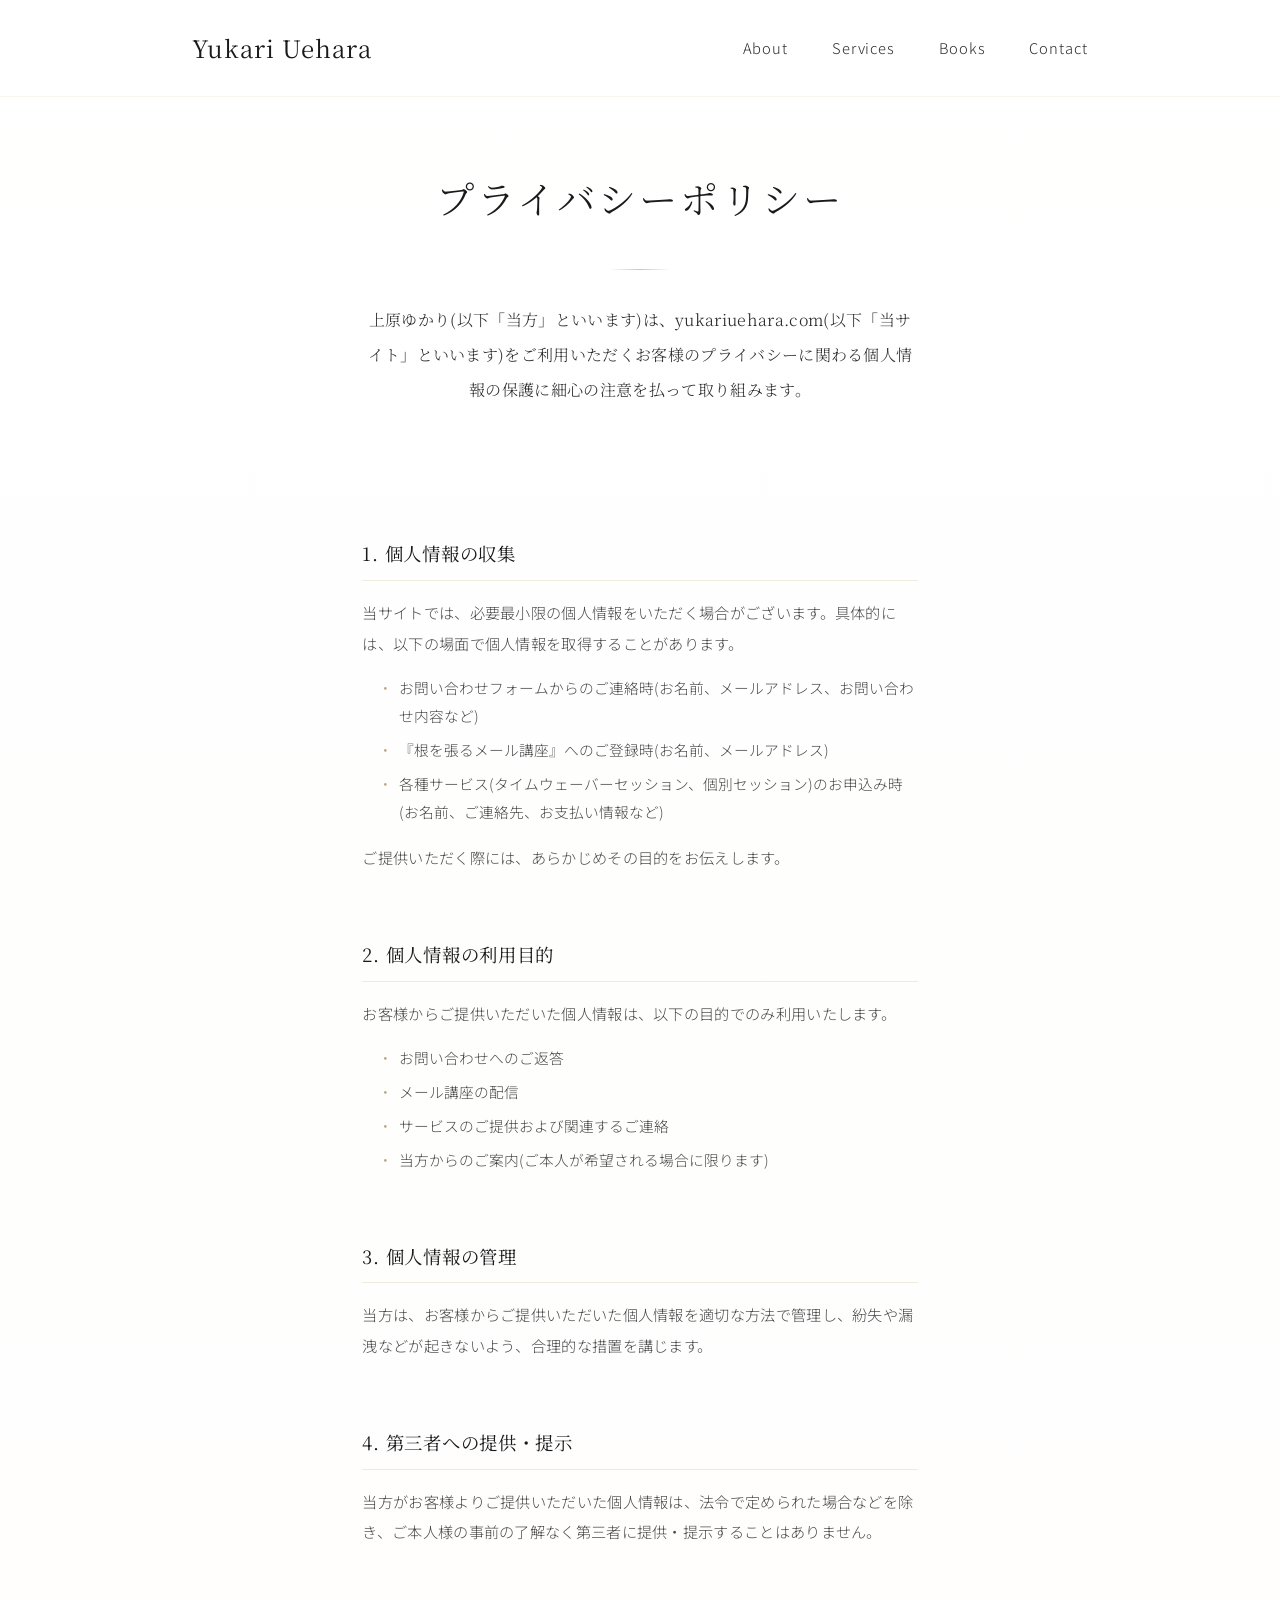
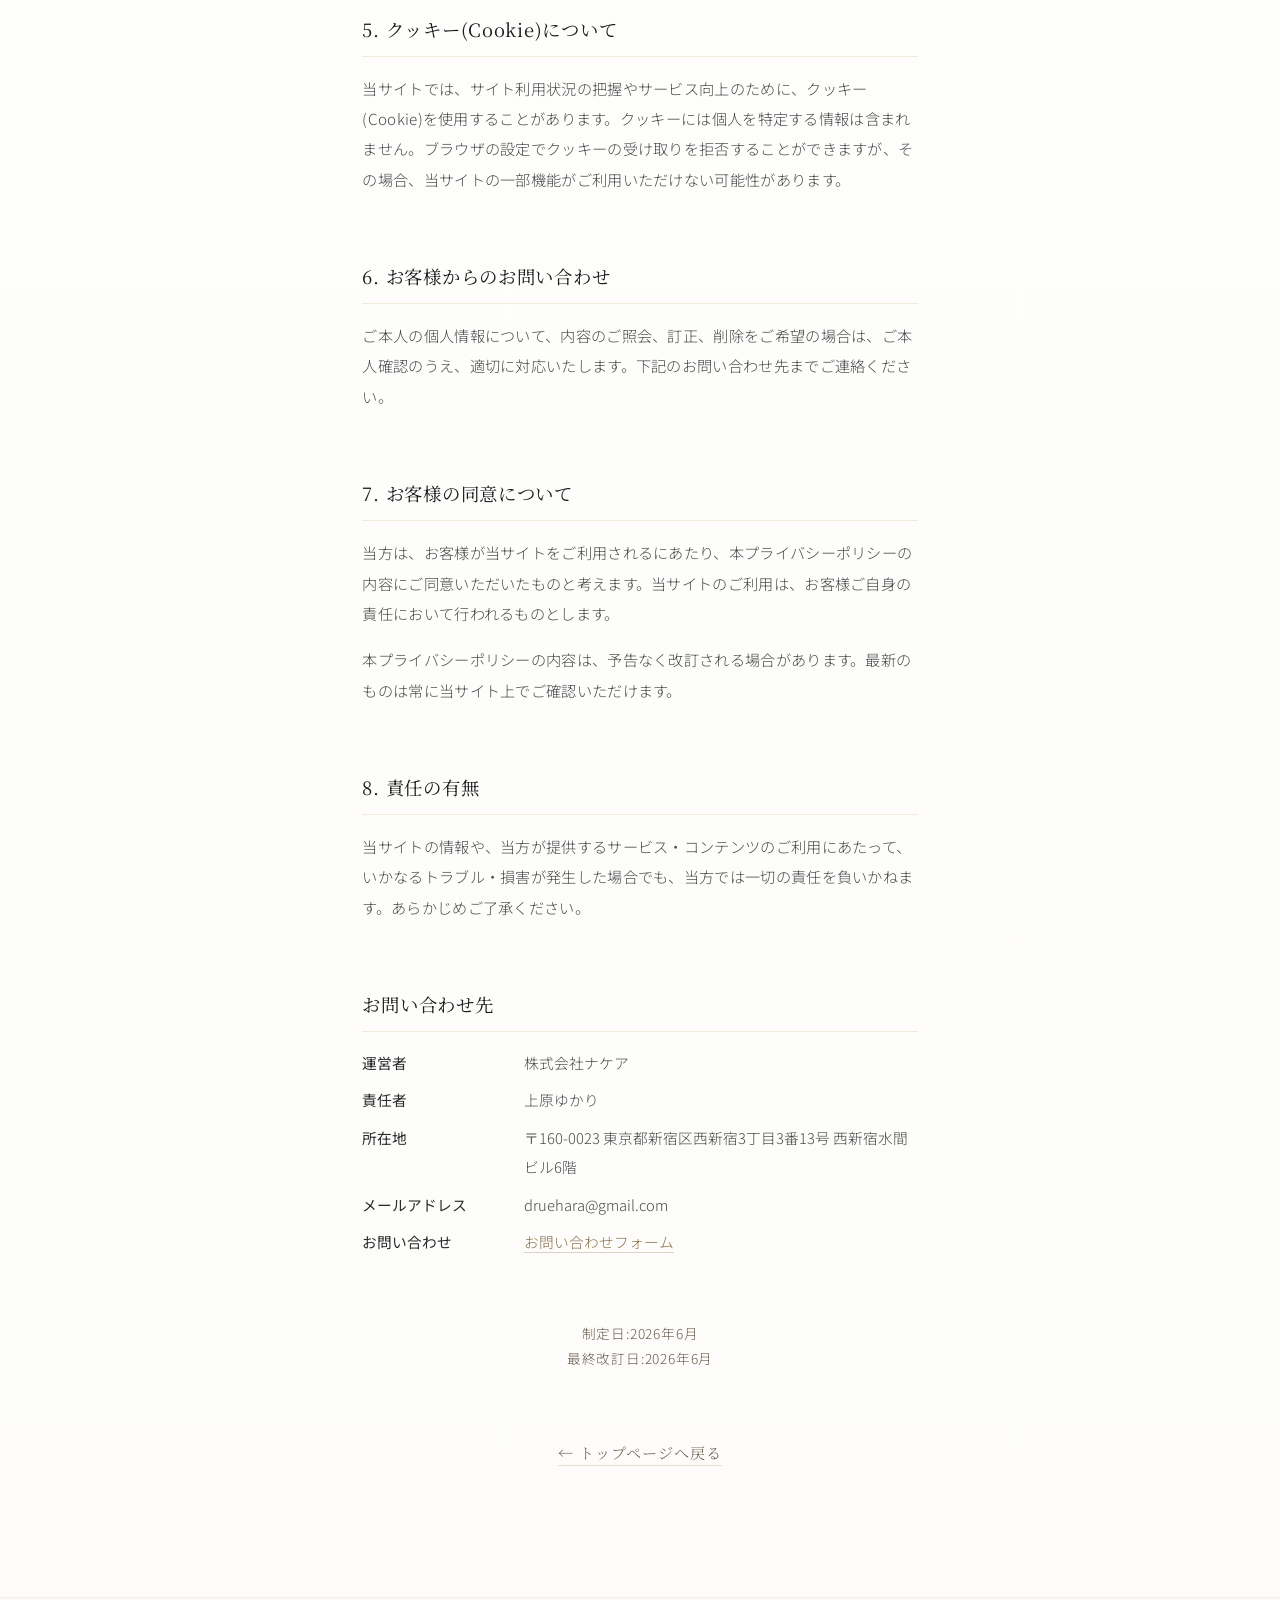
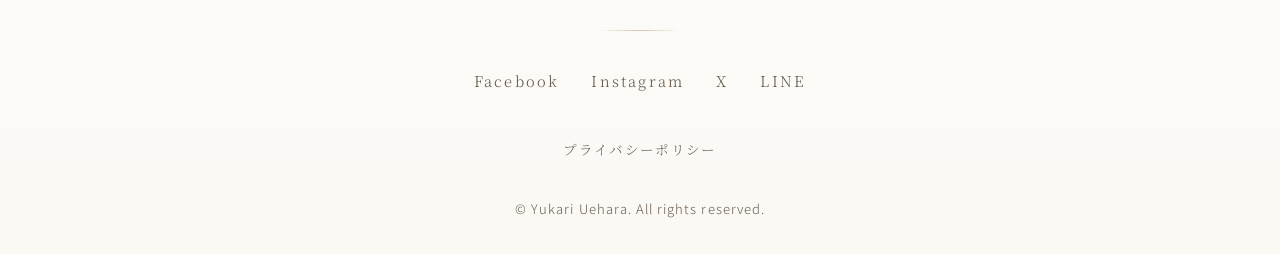
==== privacy.html @ 5e055781 "Add files via upload" ====
<!DOCTYPE html>
<html lang="ja">
<head>
    <meta charset="UTF-8">
    <meta name="viewport" content="width=device-width, initial-scale=1.0">
    <meta name="description" content="yukariuehara.com のプライバシーポリシー">
    <meta name="robots" content="index, follow">
    <title>プライバシーポリシー | Yukari Uehara</title>
    <link rel="preconnect" href="https://fonts.googleapis.com">
    <link rel="preconnect" href="https://fonts.gstatic.com" crossorigin>
    <link href="https://fonts.googleapis.com/css2?family=Noto+Serif+JP:wght@300;400;500;600&family=Noto+Sans+JP:wght@300;400;500&display=swap" rel="stylesheet">
    <link rel="stylesheet" href="styles.css">
</head>
<body>
    <!-- Header -->
    <header>
        <div class="container header-inner">
            <div class="logo">
                <a href="index.html">Yukari Uehara</a>
            </div>
            <button class="menu-toggle" aria-label="メニューを開く" aria-expanded="false">
                <span></span>
                <span></span>
                <span></span>
            </button>
            <nav id="primary-nav">
                <a href="index.html#about">About</a>
                <a href="index.html#services">Services</a>
                <a href="index.html#books">Books</a>
                <a href="index.html#contact">Contact</a>
            </nav>
        </div>
    </header>

    <main>
        <section class="legal-page">
            <div class="container legal-container">
                <h1 class="legal-title">プライバシーポリシー</h1>
                <p class="legal-intro">
                    上原ゆかり(以下「当方」といいます)は、yukariuehara.com(以下「当サイト」といいます)をご利用いただくお客様のプライバシーに関わる個人情報の保護に細心の注意を払って取り組みます。
                </p>

                <article class="legal-section">
                    <h2>1. 個人情報の収集</h2>
                    <p>
                        当サイトでは、必要最小限の個人情報をいただく場合がございます。具体的には、以下の場面で個人情報を取得することがあります。
                    </p>
                    <ul>
                        <li>お問い合わせフォームからのご連絡時(お名前、メールアドレス、お問い合わせ内容など)</li>
                        <li>『根を張るメール講座』へのご登録時(お名前、メールアドレス)</li>
                        <li>各種サービス(タイムウェーバーセッション、個別セッション)のお申込み時(お名前、ご連絡先、お支払い情報など)</li>
                    </ul>
                    <p>
                        ご提供いただく際には、あらかじめその目的をお伝えします。
                    </p>
                </article>

                <article class="legal-section">
                    <h2>2. 個人情報の利用目的</h2>
                    <p>
                        お客様からご提供いただいた個人情報は、以下の目的でのみ利用いたします。
                    </p>
                    <ul>
                        <li>お問い合わせへのご返答</li>
                        <li>メール講座の配信</li>
                        <li>サービスのご提供および関連するご連絡</li>
                        <li>当方からのご案内(ご本人が希望される場合に限ります)</li>
                    </ul>
                </article>

                <article class="legal-section">
                    <h2>3. 個人情報の管理</h2>
                    <p>
                        当方は、お客様からご提供いただいた個人情報を適切な方法で管理し、紛失や漏洩などが起きないよう、合理的な措置を講じます。
                    </p>
                </article>

                <article class="legal-section">
                    <h2>4. 第三者への提供・提示</h2>
                    <p>
                        当方がお客様よりご提供いただいた個人情報は、法令で定められた場合などを除き、ご本人様の事前の了解なく第三者に提供・提示することはありません。
                    </p>
                </article>

                <article class="legal-section">
                    <h2>5. クッキー(Cookie)について</h2>
                    <p>
                        当サイトでは、サイト利用状況の把握やサービス向上のために、クッキー(Cookie)を使用することがあります。クッキーには個人を特定する情報は含まれません。ブラウザの設定でクッキーの受け取りを拒否することができますが、その場合、当サイトの一部機能がご利用いただけない可能性があります。
                    </p>
                </article>

                <article class="legal-section">
                    <h2>6. お客様からのお問い合わせ</h2>
                    <p>
                        ご本人の個人情報について、内容のご照会、訂正、削除をご希望の場合は、ご本人確認のうえ、適切に対応いたします。下記のお問い合わせ先までご連絡ください。
                    </p>
                </article>

                <article class="legal-section">
                    <h2>7. お客様の同意について</h2>
                    <p>
                        当方は、お客様が当サイトをご利用されるにあたり、本プライバシーポリシーの内容にご同意いただいたものと考えます。当サイトのご利用は、お客様ご自身の責任において行われるものとします。
                    </p>
                    <p>
                        本プライバシーポリシーの内容は、予告なく改訂される場合があります。最新のものは常に当サイト上でご確認いただけます。
                    </p>
                </article>

                <article class="legal-section">
                    <h2>8. 責任の有無</h2>
                    <p>
                        当サイトの情報や、当方が提供するサービス・コンテンツのご利用にあたって、いかなるトラブル・損害が発生した場合でも、当方では一切の責任を負いかねます。あらかじめご了承ください。
                    </p>
                </article>

                <article class="legal-section">
                    <h2>お問い合わせ先</h2>
                    <dl class="legal-dl">
                        <dt>運営者</dt><dd>株式会社ナケア</dd>
                        <dt>責任者</dt><dd>上原ゆかり</dd>
                        <dt>所在地</dt><dd>〒160-0023 東京都新宿区西新宿3丁目3番13号 西新宿水間ビル6階</dd>
                        <dt>メールアドレス</dt><dd>druehara@gmail.com</dd>
                        <dt>お問い合わせ</dt><dd><a href="https://forms.gle/oBbmN3Bt9bSBzpuL7" target="_blank" rel="noopener">お問い合わせフォーム</a></dd>
                    </dl>
                </article>

                <p class="legal-date">
                    制定日:2026年6月<br>
                    最終改訂日:2026年6月
                </p>

                <p class="legal-back">
                    <a href="index.html">← トップページへ戻る</a>
                </p>
            </div>
        </section>
    </main>

    <!-- Footer -->
    <footer>
        <div class="container">
            <div class="footer-sns">
                <a href="https://www.facebook.com/dr.yukari.uehara/" target="_blank" rel="noopener" aria-label="Facebook">Facebook</a>
                <a href="https://www.instagram.com/dr.yukari/" target="_blank" rel="noopener" aria-label="Instagram">Instagram</a>
                <a href="https://x.com/dryukariuehara" target="_blank" rel="noopener" aria-label="X (Twitter)">X</a>
                <a href="https://line.me/R/ti/p/%40xxl5711h" target="_blank" rel="noopener" aria-label="LINE">LINE</a>
            </div>

            <div class="footer-links">
                <a href="privacy.html">プライバシーポリシー</a>
            </div>

            <p class="footer-copy">© Yukari Uehara. All rights reserved.</p>
        </div>
    </footer>

    <script>
        const menuToggle = document.querySelector('.menu-toggle');
        const nav = document.getElementById('primary-nav');
        menuToggle.addEventListener('click', () => {
            const isOpen = nav.classList.toggle('is-open');
            menuToggle.classList.toggle('is-open');
            menuToggle.setAttribute('aria-expanded', isOpen);
        });
        nav.querySelectorAll('a').forEach(link => {
            link.addEventListener('click', () => {
                nav.classList.remove('is-open');
                menuToggle.classList.remove('is-open');
                menuToggle.setAttribute('aria-expanded', 'false');
            });
        });
    </script>
</body>
</html>
---- styles.css ----
/* ========================================
   Yukari Uehara - styles.css
   美しく、生きる力をひらく
   ======================================== */

/* --------------------------------
   CSS Variables
   -------------------------------- */
:root {
    /* Colors - Organic, refined palette */
    --color-bg: #FFFFFF;
    --color-bg-soft: #FAF6EE;
    --color-cream: #F5F1E8;
    --color-beige-light: #E8DFC7;
    --color-beige: #D4C4A8;
    --color-beige-deep: #B8A582;
    --color-brown-muted: #6A5D4F;
    --color-text-primary: #1A1A1A;
    --color-text: #2C2C2C;
    --color-text-secondary: #4A4A4A;
    --color-text-muted: #6A5D4F;
    --color-accent: #8B6F47;

    /* Typography */
    --font-serif: 'Noto Serif JP', 'Yu Mincho', '游明朝', serif;
    --font-sans: 'Noto Sans JP', sans-serif;

    /* Spacing */
    --space-xs: 0.5rem;
    --space-sm: 1rem;
    --space-md: 2rem;
    --space-lg: 4rem;
    --space-xl: 8rem;
    --space-xxl: 10rem;

    /* Layout */
    --container-max: 1100px;
    --container-padding: 8%;
    --container-padding-mobile: 6%;
}

/* --------------------------------
   Reset
   -------------------------------- */
*, *::before, *::after {
    margin: 0;
    padding: 0;
    box-sizing: border-box;
}

html {
    scroll-behavior: smooth;
    scroll-padding-top: 80px;
}

body {
    font-family: var(--font-sans);
    background-color: var(--color-bg);
    color: var(--color-text);
    line-height: 2.0;
    font-size: 16px;
    font-weight: 300;
    overflow-x: hidden;
}

img {
    max-width: 100%;
    height: auto;
    display: block;
}

a {
    color: inherit;
    text-decoration: none;
    transition: opacity 0.3s ease, color 0.3s ease;
}

ul, ol {
    list-style: none;
}

button {
    background: none;
    border: none;
    cursor: pointer;
    font-family: inherit;
    color: inherit;
}

/* --------------------------------
   Container
   -------------------------------- */
.container {
    max-width: var(--container-max);
    margin: 0 auto;
    padding: 0 var(--container-padding);
}

@media (max-width: 768px) {
    .container {
        padding: 0 var(--container-padding-mobile);
    }
}

/* --------------------------------
   Header
   -------------------------------- */
header {
    position: fixed;
    top: 0;
    left: 0;
    right: 0;
    background-color: rgba(255, 255, 255, 0.96);
    backdrop-filter: blur(20px);
    -webkit-backdrop-filter: blur(20px);
    z-index: 1000;
    padding: 24px 0;
    border-bottom: 1px solid rgba(212, 196, 168, 0.15);
    transition: padding 0.3s ease;
}

.header-inner {
    display: flex;
    justify-content: space-between;
    align-items: center;
}

.logo a {
    font-family: var(--font-serif);
    font-size: 1.5rem;
    font-weight: 400;
    color: var(--color-text-primary);
    letter-spacing: 0.04em;
}

.logo a:hover {
    opacity: 0.7;
}

nav {
    display: flex;
    align-items: center;
}

nav a {
    font-family: var(--font-sans);
    color: var(--color-text);
    margin-left: 44px;
    font-weight: 300;
    font-size: 0.92rem;
    letter-spacing: 0.06em;
    position: relative;
}

nav a::after {
    content: '';
    position: absolute;
    bottom: -8px;
    left: 50%;
    transform: translateX(-50%);
    width: 0;
    height: 1px;
    background: linear-gradient(90deg, transparent, var(--color-beige), transparent);
    transition: width 0.4s ease;
}

nav a:hover::after {
    width: 100%;
}

/* Mobile Menu Toggle */
.menu-toggle {
    display: none;
    flex-direction: column;
    justify-content: space-between;
    width: 28px;
    height: 18px;
    z-index: 1001;
}

.menu-toggle span {
    display: block;
    width: 100%;
    height: 1px;
    background-color: var(--color-text-primary);
    transition: transform 0.3s ease, opacity 0.3s ease;
}

.menu-toggle.is-open span:nth-child(1) {
    transform: translateY(8px) rotate(45deg);
}

.menu-toggle.is-open span:nth-child(2) {
    opacity: 0;
}

.menu-toggle.is-open span:nth-child(3) {
    transform: translateY(-8px) rotate(-45deg);
}

/* --------------------------------
   Sections - Common
   -------------------------------- */
section {
    padding: var(--space-xxl) 0;
    position: relative;
}

.section-label {
    font-family: var(--font-serif);
    font-size: 1.1rem;
    font-weight: 400;
    letter-spacing: 0.3em;
    text-align: center;
    color: var(--color-brown-muted);
    margin-bottom: var(--space-lg);
    position: relative;
}

.section-label::after {
    content: '';
    display: block;
    width: 40px;
    height: 1px;
    background: linear-gradient(90deg, transparent, var(--color-beige), transparent);
    margin: var(--space-sm) auto 0;
}

/* --------------------------------
   Hero Section
   -------------------------------- */
.hero {
    min-height: 100vh;
    display: flex;
    align-items: center;
    justify-content: center;
    text-align: center;
    position: relative;
    padding: 140px 0 var(--space-xl);
    background:
        radial-gradient(circle at 25% 30%, rgba(245, 241, 232, 0.4) 0%, transparent 50%),
        radial-gradient(circle at 75% 70%, rgba(232, 223, 199, 0.25) 0%, transparent 50%);
    overflow: hidden;
}

.hero-decoration {
    position: absolute;
    top: 50%;
    right: -100px;
    transform: translateY(-50%);
    width: 600px;
    height: 600px;
    opacity: 0.6;
    pointer-events: none;
    z-index: 0;
}

.hero-decoration svg {
    width: 100%;
    height: 100%;
    animation: gentle-rotate 60s linear infinite;
}

@keyframes gentle-rotate {
    from { transform: rotate(0deg); }
    to { transform: rotate(360deg); }
}

.hero-content {
    position: relative;
    z-index: 1;
}

.hero h1 {
    font-family: var(--font-serif);
    font-size: clamp(2.4rem, 5.5vw, 4.6rem);
    font-weight: 300;
    line-height: 1.5;
    letter-spacing: 0.08em;
    color: var(--color-text-primary);
    margin-bottom: var(--space-lg);
    position: relative;
}

.hero h1::after {
    content: '';
    display: block;
    width: 100px;
    height: 1px;
    background: linear-gradient(90deg, transparent, var(--color-beige), transparent);
    margin: var(--space-md) auto 0;
}

.hero-poem {
    font-family: var(--font-serif);
    font-size: clamp(1.05rem, 1.8vw, 1.3rem);
    font-weight: 300;
    line-height: 2.4;
    color: var(--color-text-primary);
    letter-spacing: 0.04em;
    max-width: 700px;
    margin: 0 auto;
}

.hero-poem p {
    margin-bottom: var(--space-md);
}

.hero-poem p:last-child {
    margin-bottom: 0;
}

.hero-attribution {
    font-family: var(--font-sans);
    font-size: 0.92rem;
    font-weight: 300;
    color: var(--color-text-muted);
    letter-spacing: 0.1em;
    margin-top: var(--space-lg);
}

/* --------------------------------
   Vision (想い) Section
   -------------------------------- */
.vision {
    background: linear-gradient(180deg, rgba(255, 255, 255, 1) 0%, rgba(245, 241, 232, 0.3) 100%);
    text-align: center;
    position: relative;
}

.vision::before {
    content: '';
    position: absolute;
    top: 10%;
    left: 12%;
    width: 140px;
    height: 140px;
    border: 1px solid rgba(232, 223, 199, 0.4);
    border-radius: 50%;
    opacity: 0.5;
    pointer-events: none;
}

.vision::after {
    content: '';
    position: absolute;
    bottom: 15%;
    right: 8%;
    width: 200px;
    height: 1px;
    background: linear-gradient(90deg, transparent, var(--color-beige), transparent);
    opacity: 0.5;
    pointer-events: none;
}

.vision-content {
    font-family: var(--font-serif);
    font-size: clamp(1rem, 1.5vw, 1.15rem);
    line-height: 2.4;
    letter-spacing: 0.04em;
    color: var(--color-text);
    max-width: 720px;
    margin: 0 auto;
    font-weight: 300;
}

.vision-content p {
    margin-bottom: var(--space-md);
}

.vision-opening {
    font-size: clamp(1.15rem, 2vw, 1.4rem) !important;
    color: var(--color-text-primary) !important;
    margin-bottom: var(--space-lg) !important;
}

.vision-closing {
    margin-top: var(--space-md);
}

/* --------------------------------
   About Section
   -------------------------------- */
.about {
    text-align: center;
    position: relative;
}

.about::before {
    content: '';
    position: absolute;
    top: 18%;
    right: 10%;
    width: 180px;
    height: 180px;
    border: 1px solid rgba(232, 223, 199, 0.3);
    border-radius: 50%;
    opacity: 0.5;
    pointer-events: none;
}

.profile {
    margin-bottom: var(--space-lg);
}

.profile-photo {
    width: 180px;
    height: 180px;
    margin: 0 auto var(--space-md);
    border-radius: 50%;
    overflow: hidden;
    position: relative;
    box-shadow: 0 4px 24px rgba(184, 165, 130, 0.15);
    border: 1px solid rgba(232, 223, 199, 0.5);
}

.profile-photo::after {
    content: '';
    position: absolute;
    inset: -6px;
    border-radius: 50%;
    border: 1px solid rgba(232, 223, 199, 0.4);
    pointer-events: none;
}

.profile-photo img {
    width: 100%;
    height: 100%;
    object-fit: cover;
    object-position: center;
}

.profile-name {
    font-family: var(--font-serif);
    font-size: clamp(1.8rem, 3vw, 2.4rem);
    font-weight: 300;
    letter-spacing: 0.08em;
    color: var(--color-text-primary);
    margin-bottom: var(--space-sm);
}

.profile-title {
    font-family: var(--font-sans);
    font-size: 0.95rem;
    font-weight: 300;
    letter-spacing: 0.18em;
    color: var(--color-brown-muted);
}

.bio {
    text-align: left;
    max-width: 720px;
    margin: 0 auto;
    font-size: 1rem;
    line-height: 2.1;
    color: var(--color-text-secondary);
    letter-spacing: 0.02em;
}

.bio p {
    margin-bottom: var(--space-md);
}

.bio-emphasis {
    padding: var(--space-md);
    background-color: rgba(245, 241, 232, 0.4);
    border-left: 2px solid var(--color-beige);
    color: var(--color-text);
    font-family: var(--font-serif);
    font-size: 1.05rem;
    line-height: 2.2;
}

.bio-themes {
    font-size: 0.92rem;
    color: var(--color-text-muted);
    font-style: italic;
    line-height: 1.9;
}

/* --------------------------------
   Services Section
   -------------------------------- */
.services {
    background: linear-gradient(180deg, rgba(245, 241, 232, 0.15) 0%, rgba(255, 255, 255, 1) 100%);
    position: relative;
}

.services-grid {
    display: grid;
    grid-template-columns: repeat(2, 1fr);
    gap: var(--space-md);
    max-width: 980px;
    margin: 0 auto;
}

.service-card {
    background: var(--color-bg);
    border: 1px solid rgba(232, 223, 199, 0.4);
    padding: var(--space-lg) calc(var(--space-md) + 0.5rem);
    transition: transform 0.4s ease, box-shadow 0.4s ease;
    position: relative;
    display: flex;
    flex-direction: column;
}

.service-card:hover {
    transform: translateY(-4px);
    box-shadow: 0 20px 50px rgba(184, 165, 130, 0.12);
}

.service-primary {
    background: linear-gradient(180deg, rgba(245, 241, 232, 0.3) 0%, var(--color-bg) 100%);
}

.service-tag {
    position: absolute;
    top: -10px;
    left: 50%;
    transform: translateX(-50%);
    background: var(--color-text-primary);
    color: var(--color-bg);
    font-size: 0.78rem;
    letter-spacing: 0.15em;
    padding: 6px 18px;
    font-family: var(--font-sans);
    font-weight: 400;
    white-space: nowrap;
}

.service-card h3 {
    font-family: var(--font-serif);
    font-size: 1.4rem;
    font-weight: 400;
    letter-spacing: 0.04em;
    margin-bottom: var(--space-sm);
    color: var(--color-text-primary);
    line-height: 1.6;
}

.service-price {
    font-family: var(--font-sans);
    font-size: 0.95rem;
    color: var(--color-brown-muted);
    letter-spacing: 0.06em;
    margin-bottom: var(--space-md);
    padding-bottom: var(--space-sm);
    border-bottom: 1px solid rgba(232, 223, 199, 0.5);
}

.service-description {
    font-size: 0.95rem;
    line-height: 2.0;
    color: var(--color-text-secondary);
    margin-bottom: var(--space-md);
    flex-grow: 1;
}

.service-description p {
    margin-bottom: var(--space-sm);
}

.service-topics {
    margin: var(--space-sm) 0;
    padding-left: var(--space-sm);
}

.service-topics li {
    position: relative;
    padding-left: 1.2em;
    margin-bottom: 0.4em;
    font-size: 0.95rem;
    color: var(--color-text);
}

.service-topics li::before {
    content: '◦';
    position: absolute;
    left: 0;
    color: var(--color-beige-deep);
}

.service-target {
    background: rgba(245, 241, 232, 0.3);
    padding: var(--space-md);
    margin-bottom: var(--space-md);
}

.service-target-label {
    font-family: var(--font-serif);
    font-size: 0.95rem;
    color: var(--color-text-primary);
    margin-bottom: var(--space-sm);
    letter-spacing: 0.06em;
}

.service-target ul li {
    position: relative;
    padding-left: 1.2em;
    font-size: 0.9rem;
    margin-bottom: 0.4em;
    color: var(--color-text-secondary);
    line-height: 1.8;
}

.service-target ul li::before {
    content: '・';
    position: absolute;
    left: 0;
    color: var(--color-beige-deep);
}

.service-note {
    font-size: 0.82rem;
    color: var(--color-text-muted);
    margin-bottom: var(--space-md);
    line-height: 1.7;
}

.service-cta {
    display: inline-block;
    text-align: center;
    padding: 14px 32px;
    background: var(--color-text-primary);
    color: var(--color-bg);
    font-family: var(--font-sans);
    font-size: 0.92rem;
    letter-spacing: 0.12em;
    font-weight: 400;
    transition: background-color 0.3s ease, transform 0.3s ease;
    margin-top: auto;
    align-self: flex-start;
}

.service-cta:hover {
    background: var(--color-accent);
    transform: translateY(-2px);
}

/* --------------------------------
   Books Section
   -------------------------------- */
.books {
    position: relative;
}

.books::after {
    content: '';
    position: absolute;
    top: 30%;
    left: 5%;
    width: 160px;
    height: 1px;
    background: linear-gradient(90deg, transparent, var(--color-beige), transparent);
    opacity: 0.5;
    pointer-events: none;
}

.books-grid {
    display: grid;
    grid-template-columns: repeat(2, 1fr);
    gap: var(--space-md);
    max-width: 980px;
    margin: 0 auto var(--space-lg);
}

.book-card {
    background: var(--color-bg);
    border: 1px solid rgba(232, 223, 199, 0.4);
    padding: var(--space-lg) calc(var(--space-md) + 0.5rem);
    display: flex;
    flex-direction: column;
    transition: transform 0.4s ease, box-shadow 0.4s ease;
}

.book-card:hover {
    transform: translateY(-4px);
    box-shadow: 0 20px 50px rgba(184, 165, 130, 0.12);
}

.book-number {
    font-family: var(--font-serif);
    font-size: 0.88rem;
    color: var(--color-brown-muted);
    letter-spacing: 0.25em;
    margin-bottom: var(--space-sm);
}

.book-card h3 {
    font-family: var(--font-serif);
    font-size: 1.3rem;
    font-weight: 400;
    line-height: 1.7;
    color: var(--color-text-primary);
    margin-bottom: var(--space-xs);
    letter-spacing: 0.03em;
}

.book-subtitle {
    font-family: var(--font-serif);
    font-size: 0.95rem;
    color: var(--color-text-muted);
    margin-bottom: var(--space-md);
    letter-spacing: 0.04em;
}

.book-description {
    font-size: 0.95rem;
    line-height: 2.0;
    color: var(--color-text-secondary);
    margin-bottom: var(--space-md);
    flex-grow: 1;
}

.book-description p {
    margin-bottom: var(--space-sm);
}

.book-lead {
    font-family: var(--font-serif);
    color: var(--color-text-primary) !important;
    font-size: 1rem !important;
    line-height: 2.0;
    border-bottom: 1px solid rgba(232, 223, 199, 0.5);
    padding-bottom: var(--space-sm);
}

.book-note {
    background: rgba(245, 241, 232, 0.4);
    padding: var(--space-sm) var(--space-md);
    font-size: 0.92rem;
    border-left: 2px solid var(--color-beige);
    margin-top: var(--space-sm);
}

.book-links {
    display: flex;
    gap: var(--space-sm);
    flex-wrap: wrap;
    margin-top: auto;
}

.book-link {
    display: inline-block;
    padding: 12px 26px;
    background: var(--color-text-primary);
    color: var(--color-bg);
    font-family: var(--font-sans);
    font-size: 0.88rem;
    letter-spacing: 0.1em;
    transition: background-color 0.3s ease, transform 0.3s ease;
}

.book-link:hover {
    background: var(--color-accent);
    transform: translateY(-2px);
}

.book-link-secondary {
    background: transparent;
    color: var(--color-text-primary);
    border: 1px solid var(--color-text-primary);
}

.book-link-secondary:hover {
    background: var(--color-text-primary);
    color: var(--color-bg);
}

/* --------------------------------
   Step-mail Note
   -------------------------------- */
.stepmail-note {
    max-width: 720px;
    margin: 0 auto;
    padding: var(--space-lg) var(--space-md);
    background: linear-gradient(135deg, rgba(245, 241, 232, 0.4) 0%, rgba(232, 223, 199, 0.2) 100%);
    text-align: center;
    position: relative;
    border-top: 1px solid rgba(232, 223, 199, 0.5);
    border-bottom: 1px solid rgba(232, 223, 199, 0.5);
}

.stepmail-label {
    font-family: var(--font-serif);
    font-size: 0.9rem;
    color: var(--color-brown-muted);
    letter-spacing: 0.3em;
    margin-bottom: var(--space-md);
}

.stepmail-note > p {
    font-size: 0.95rem;
    line-height: 2.1;
    color: var(--color-text);
    margin-bottom: var(--space-md);
}

.stepmail-cta {
    display: inline-block;
    padding: 14px 36px;
    background: var(--color-text-primary);
    color: var(--color-bg);
    font-family: var(--font-sans);
    font-size: 0.92rem;
    letter-spacing: 0.1em;
    transition: background-color 0.3s ease, transform 0.3s ease;
}

.stepmail-cta:hover {
    background: var(--color-accent);
    transform: translateY(-2px);
}

/* --------------------------------
   Contact Section
   -------------------------------- */
.contact {
    background: linear-gradient(180deg, rgba(255, 255, 255, 1) 0%, rgba(245, 241, 232, 0.3) 100%);
    text-align: center;
    position: relative;
}

.contact::before {
    content: '';
    position: absolute;
    top: 25%;
    right: 8%;
    width: 220px;
    height: 220px;
    border: 1px solid rgba(232, 223, 199, 0.3);
    border-radius: 50%;
    opacity: 0.4;
    pointer-events: none;
}

.contact-intro {
    font-size: 1rem;
    color: var(--color-text-secondary);
    line-height: 2.2;
    margin-bottom: var(--space-lg);
    max-width: 600px;
    margin-left: auto;
    margin-right: auto;
}

.contact-cta {
    display: inline-block;
    padding: 16px 44px;
    background: var(--color-text-primary);
    color: var(--color-bg);
    font-family: var(--font-sans);
    font-size: 0.95rem;
    letter-spacing: 0.12em;
    transition: background-color 0.3s ease, transform 0.3s ease;
}

.contact-cta:hover {
    background: var(--color-accent);
    transform: translateY(-2px);
}

/* --------------------------------
   Footer
   -------------------------------- */
footer {
    background: linear-gradient(180deg, rgba(245, 241, 232, 0.3) 0%, rgba(232, 223, 199, 0.2) 100%);
    text-align: center;
    padding: var(--space-lg) 0 var(--space-md);
    border-top: 1px solid rgba(232, 223, 199, 0.4);
    position: relative;
}

footer::before {
    content: '';
    position: absolute;
    top: var(--space-md);
    left: 50%;
    transform: translateX(-50%);
    width: 80px;
    height: 1px;
    background: linear-gradient(90deg, transparent, var(--color-beige), transparent);
}

.footer-sns {
    display: flex;
    justify-content: center;
    gap: var(--space-md);
    margin-bottom: var(--space-md);
    flex-wrap: wrap;
}

.footer-sns a {
    font-family: var(--font-serif);
    font-size: 0.92rem;
    color: var(--color-brown-muted);
    letter-spacing: 0.15em;
    padding: 4px 0;
    border-bottom: 1px solid transparent;
    transition: border-color 0.3s ease, color 0.3s ease;
}

.footer-sns a:hover {
    color: var(--color-text-primary);
    border-color: var(--color-beige);
}

.footer-tokutei {
    max-width: 640px;
    margin: 0 auto var(--space-md);
    text-align: left;
    font-size: 0.85rem;
}

.footer-tokutei summary {
    cursor: pointer;
    font-family: var(--font-serif);
    font-size: 0.85rem;
    color: var(--color-text-muted);
    letter-spacing: 0.1em;
    text-align: center;
    padding: var(--space-xs);
    list-style: none;
}

.footer-tokutei summary::-webkit-details-marker {
    display: none;
}

.footer-tokutei summary::before {
    content: '＋';
    margin-right: 0.5em;
    color: var(--color-beige-deep);
}

.footer-tokutei[open] summary::before {
    content: '－';
}

.tokutei-content {
    margin-top: var(--space-md);
    padding: var(--space-md);
    background: rgba(255, 255, 255, 0.6);
    color: var(--color-text-secondary);
}

.tokutei-content dl {
    display: grid;
    grid-template-columns: 130px 1fr;
    gap: var(--space-xs) var(--space-md);
    font-size: 0.85rem;
    line-height: 1.8;
}

.tokutei-content dt {
    font-weight: 400;
    color: var(--color-text);
}

.tokutei-content dd {
    color: var(--color-text-secondary);
}

.footer-copy {
    font-family: var(--font-sans);
    font-size: 0.82rem;
    color: var(--color-text-muted);
    letter-spacing: 0.08em;
    margin-top: var(--space-md);
}

.footer-links {
    text-align: center;
    margin-bottom: var(--space-md);
}

.footer-links a {
    font-family: var(--font-serif);
    font-size: 0.85rem;
    color: var(--color-text-muted);
    letter-spacing: 0.1em;
    padding: 4px 0;
    border-bottom: 1px solid transparent;
    transition: border-color 0.3s ease, color 0.3s ease;
}

.footer-links a:hover {
    color: var(--color-text-primary);
    border-color: var(--color-beige);
}

/* --------------------------------
   Legal Pages (Privacy Policy etc.)
   -------------------------------- */
.legal-page {
    padding: 160px 0 var(--space-xl);
    background: linear-gradient(180deg, rgba(255, 255, 255, 1) 0%, rgba(245, 241, 232, 0.2) 100%);
    min-height: 80vh;
}

.legal-container {
    max-width: 760px;
}

.legal-title {
    font-family: var(--font-serif);
    font-size: clamp(1.8rem, 3vw, 2.4rem);
    font-weight: 300;
    text-align: center;
    color: var(--color-text-primary);
    letter-spacing: 0.08em;
    margin-bottom: var(--space-md);
    position: relative;
}

.legal-title::after {
    content: '';
    display: block;
    width: 60px;
    height: 1px;
    background: linear-gradient(90deg, transparent, var(--color-beige), transparent);
    margin: var(--space-md) auto 0;
}

.legal-intro {
    font-family: var(--font-serif);
    font-size: 1rem;
    line-height: 2.2;
    color: var(--color-text);
    text-align: center;
    max-width: 640px;
    margin: 0 auto var(--space-xl);
    letter-spacing: 0.02em;
}

.legal-section {
    margin-bottom: var(--space-lg);
}

.legal-section h2 {
    font-family: var(--font-serif);
    font-size: 1.15rem;
    font-weight: 400;
    color: var(--color-text-primary);
    margin-bottom: var(--space-sm);
    padding-bottom: var(--space-xs);
    border-bottom: 1px solid rgba(232, 223, 199, 0.6);
    letter-spacing: 0.04em;
}

.legal-section p {
    font-size: 0.95rem;
    line-height: 2.0;
    color: var(--color-text-secondary);
    margin-bottom: var(--space-sm);
    letter-spacing: 0.02em;
}

.legal-section ul {
    margin: var(--space-sm) 0;
    padding-left: var(--space-sm);
}

.legal-section ul li {
    position: relative;
    padding-left: 1.4em;
    font-size: 0.92rem;
    line-height: 1.9;
    color: var(--color-text-secondary);
    margin-bottom: 0.4em;
}

.legal-section ul li::before {
    content: '・';
    position: absolute;
    left: 0;
    color: var(--color-beige-deep);
}

.legal-dl {
    display: grid;
    grid-template-columns: 130px 1fr;
    gap: var(--space-xs) var(--space-md);
    font-size: 0.92rem;
    line-height: 2.0;
    margin-top: var(--space-sm);
}

.legal-dl dt {
    font-weight: 400;
    color: var(--color-text);
}

.legal-dl dd {
    color: var(--color-text-secondary);
}

.legal-dl dd a {
    color: var(--color-accent);
    border-bottom: 1px solid rgba(139, 111, 71, 0.3);
    transition: opacity 0.3s ease;
}

.legal-dl dd a:hover {
    opacity: 0.7;
}

.legal-date {
    margin-top: var(--space-lg);
    text-align: center;
    font-size: 0.85rem;
    color: var(--color-text-muted);
    line-height: 1.9;
    letter-spacing: 0.06em;
}

.legal-back {
    margin-top: var(--space-lg);
    text-align: center;
}

.legal-back a {
    font-family: var(--font-serif);
    font-size: 0.95rem;
    color: var(--color-brown-muted);
    letter-spacing: 0.06em;
    padding-bottom: 2px;
    border-bottom: 1px solid rgba(212, 196, 168, 0.5);
    transition: color 0.3s ease, border-color 0.3s ease;
}

.legal-back a:hover {
    color: var(--color-text-primary);
    border-color: var(--color-text-primary);
}

@media (max-width: 768px) {
    .legal-dl {
        grid-template-columns: 1fr;
        gap: 0.2em;
    }

    .legal-dl dt {
        margin-top: var(--space-xs);
        font-size: 0.85rem;
        color: var(--color-text-muted);
    }
}

/* --------------------------------
   Animations - Fade-in on scroll
   -------------------------------- */
.fade-in {
    opacity: 0;
    transform: translateY(20px);
    transition: opacity 1.2s ease, transform 1.2s ease;
}

.fade-in.is-visible {
    opacity: 1;
    transform: translateY(0);
}

/* Hero - immediate display */
.hero.fade-in {
    opacity: 1;
    transform: none;
}

/* --------------------------------
   Responsive Design
   -------------------------------- */
@media (max-width: 900px) {
    .services-grid,
    .books-grid {
        grid-template-columns: 1fr;
        max-width: 600px;
    }
}

@media (max-width: 768px) {
    section {
        padding: var(--space-xl) 0;
    }

    .hero {
        padding: 120px 0 var(--space-lg);
    }

    .hero-decoration {
        width: 400px;
        height: 400px;
        right: -150px;
    }

    /* Mobile Navigation */
    .menu-toggle {
        display: flex;
    }

    nav {
        position: fixed;
        top: 0;
        right: 0;
        width: 100%;
        max-width: 320px;
        height: 100vh;
        background: var(--color-bg);
        flex-direction: column;
        justify-content: center;
        align-items: center;
        gap: var(--space-md);
        transform: translateX(100%);
        transition: transform 0.4s ease;
        box-shadow: -10px 0 30px rgba(0, 0, 0, 0.05);
    }

    nav.is-open {
        transform: translateX(0);
    }

    nav a {
        margin-left: 0;
        font-size: 1rem;
    }

    /* Sections */
    .section-label {
        margin-bottom: var(--space-md);
    }

    .hero-poem {
        line-height: 2.2;
    }

    .hero-poem p {
        margin-bottom: var(--space-sm);
    }

    /* Service & Book Cards */
    .service-card,
    .book-card {
        padding: var(--space-md);
    }

    .service-tag {
        font-size: 0.72rem;
        padding: 5px 14px;
    }

    /* Footer */
    .tokutei-content dl {
        grid-template-columns: 1fr;
        gap: 0.2em;
    }

    .tokutei-content dt {
        margin-top: var(--space-xs);
        font-size: 0.8rem;
        color: var(--color-text-muted);
    }

    .footer-sns {
        gap: var(--space-sm);
    }
}

@media (max-width: 480px) {
    .hero h1 {
        font-size: 2rem;
        letter-spacing: 0.05em;
    }

    .hero-poem {
        font-size: 0.98rem;
        line-height: 2.2;
    }

    .vision-content {
        font-size: 0.98rem;
        line-height: 2.2;
    }

    .vision-opening {
        font-size: 1.1rem !important;
    }

    .profile-name {
        font-size: 1.7rem;
    }

    .service-card h3,
    .book-card h3 {
        font-size: 1.2rem;
    }
}

/* --------------------------------
   Print Styles
   -------------------------------- */
@media print {
    header,
    .menu-toggle,
    .service-cta,
    .book-link,
    .stepmail-cta,
    .contact-cta,
    .hero-decoration,
    section::before,
    section::after {
        display: none !important;
    }

    body {
        color: #000;
        background: #fff;
    }

    section {
        page-break-inside: avoid;
        padding: 2rem 0;
    }
}
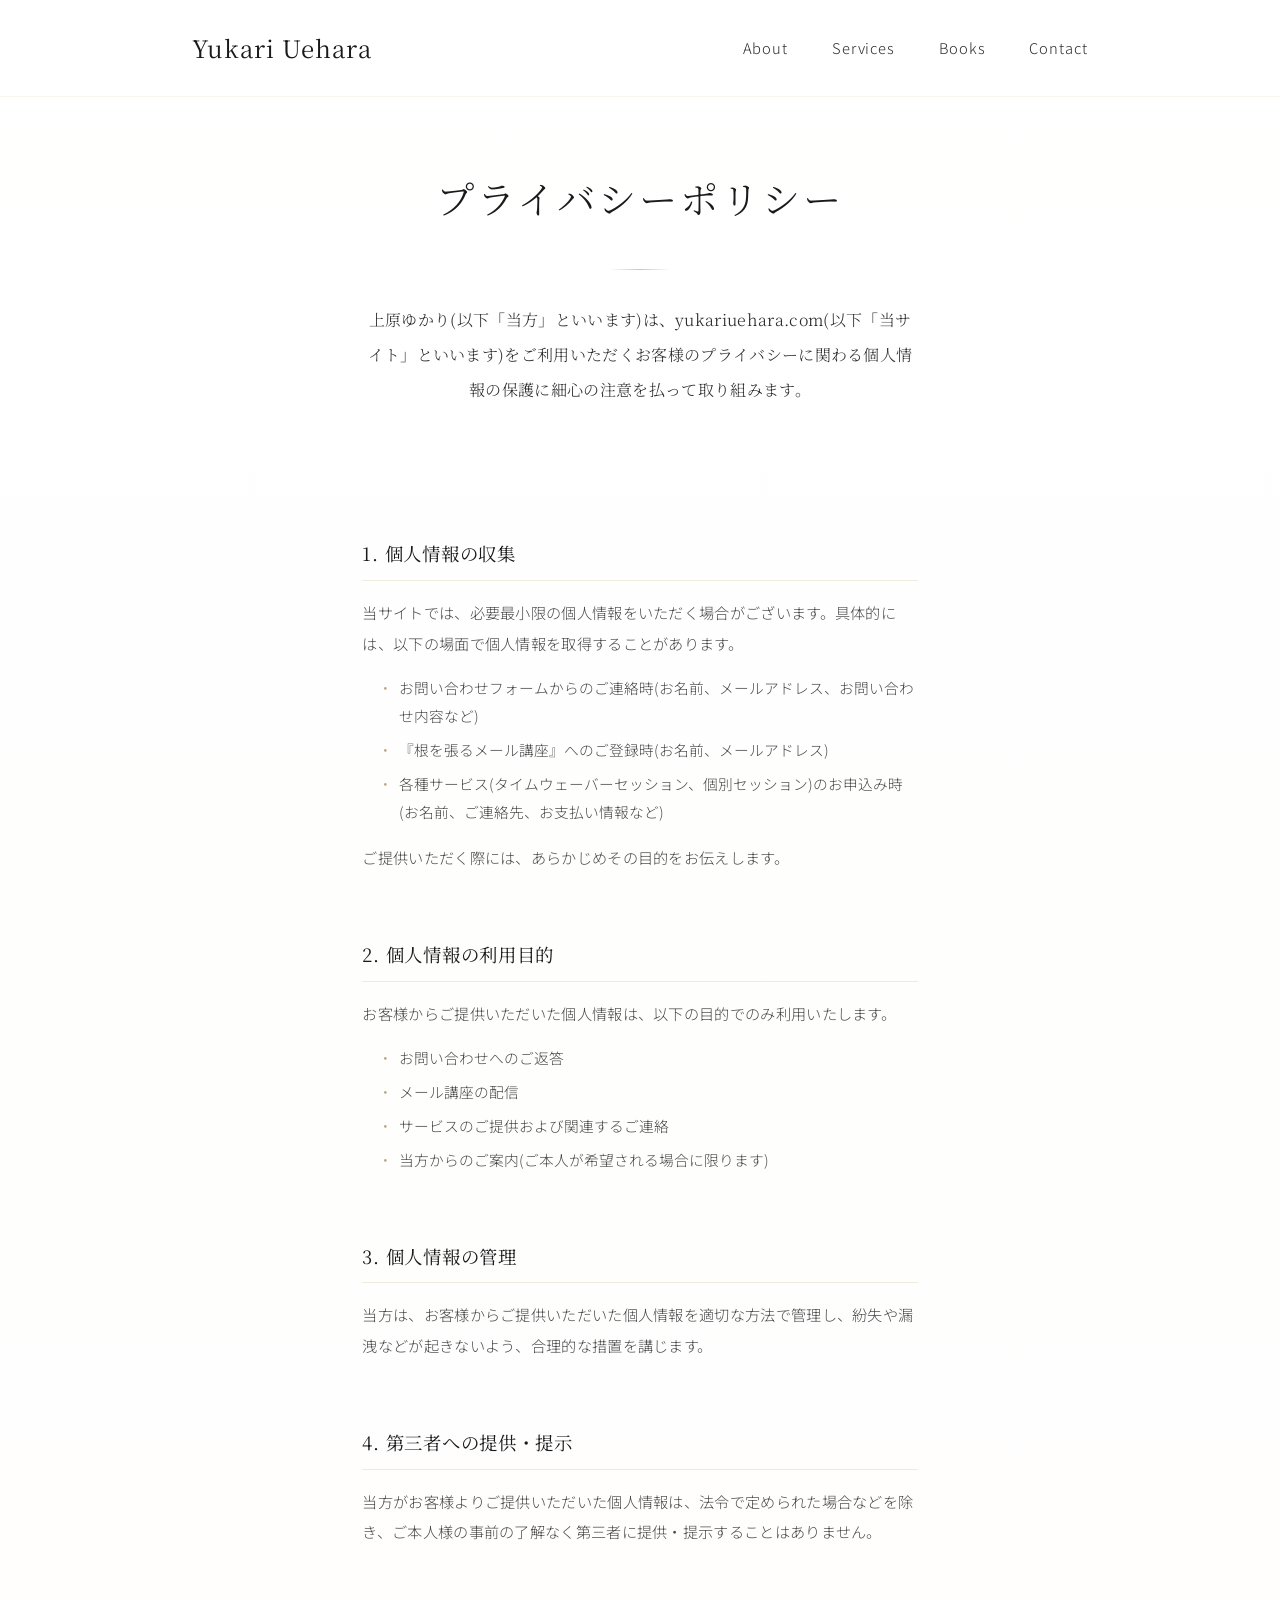
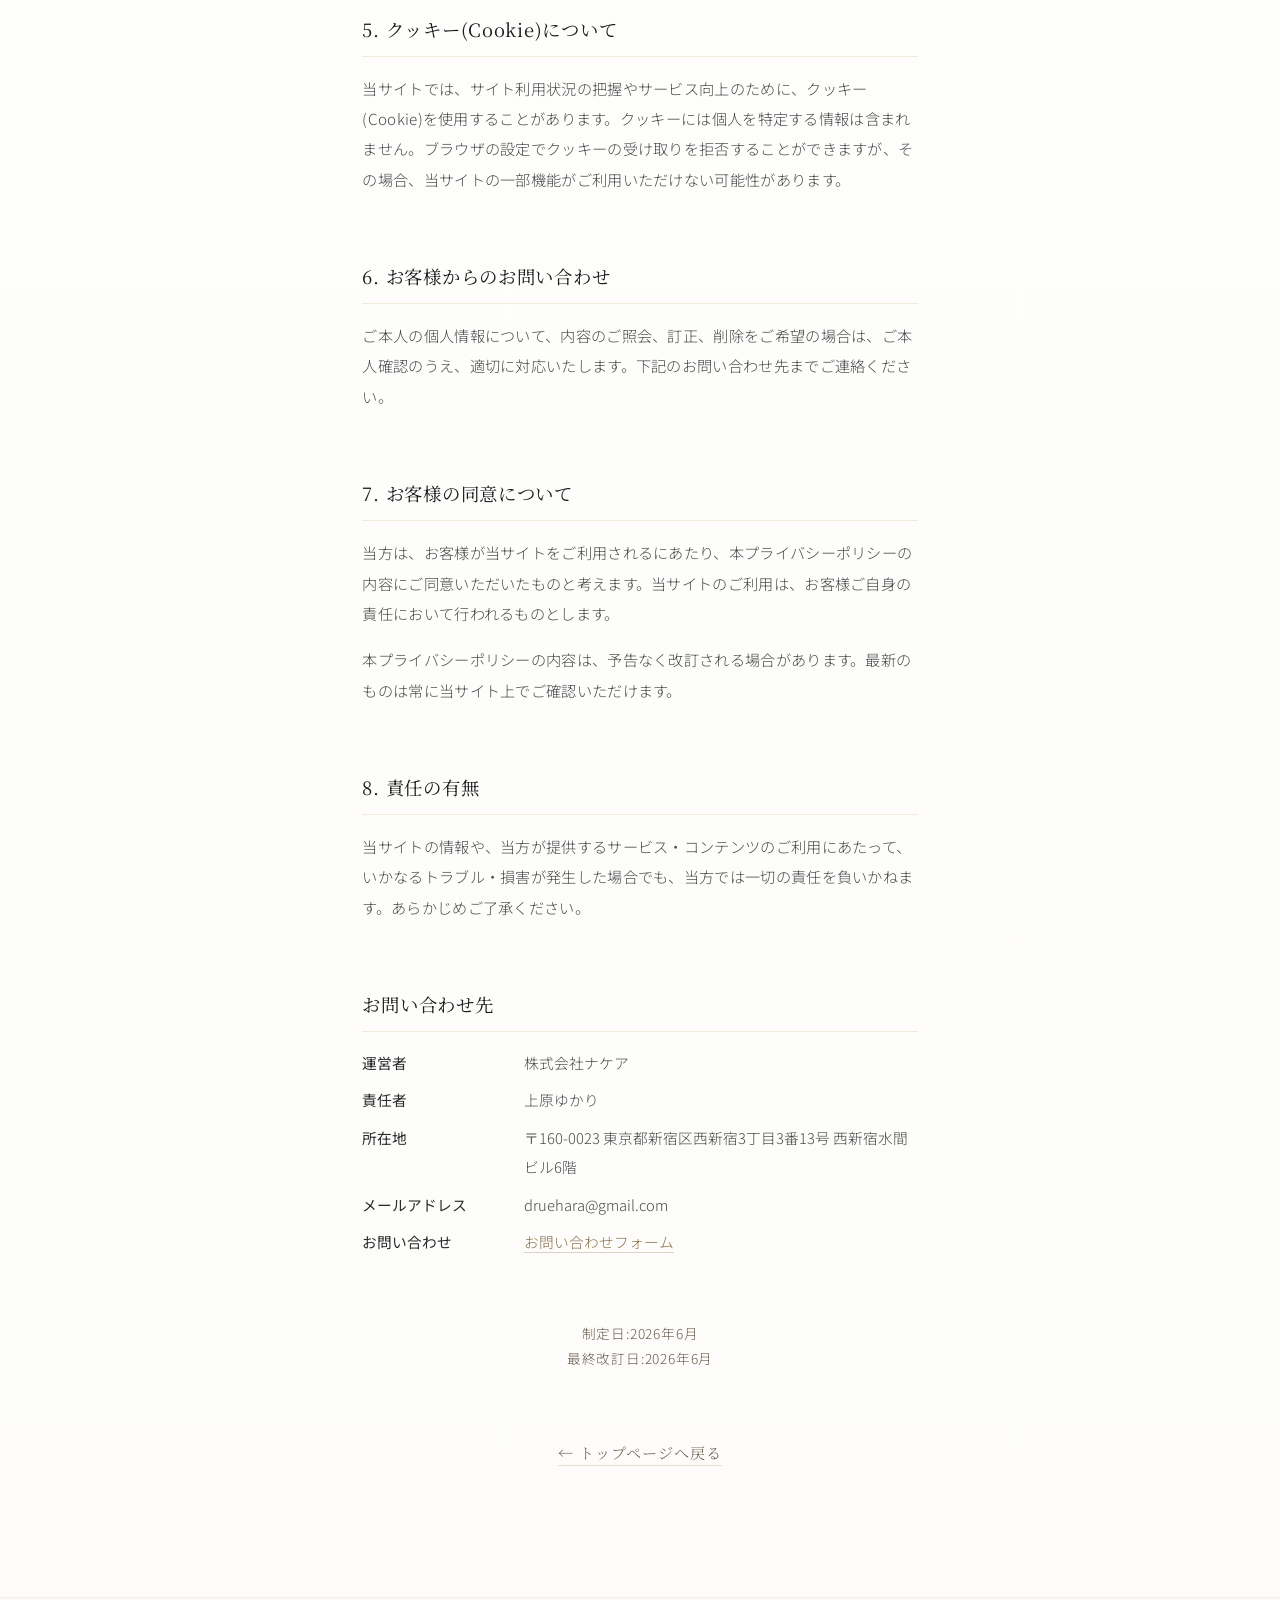
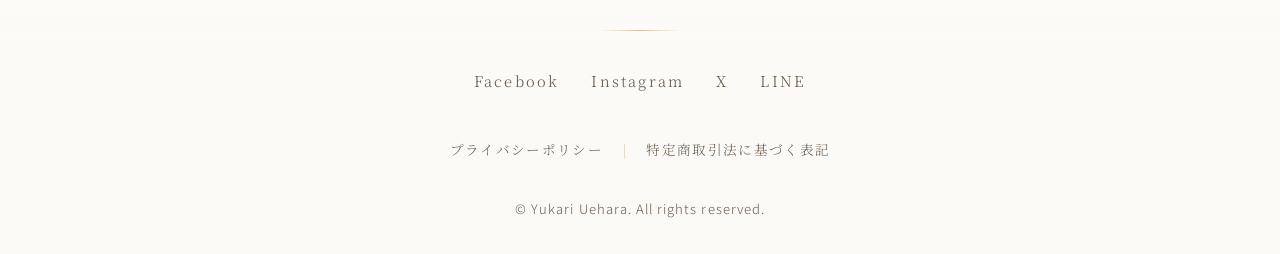
==== commit f3bf65bf: "Add files via upload" ====
--- a/privacy.html
+++ b/privacy.html
@@ -148,6 +148,8 @@
 
             <div class="footer-links">
                 <a href="privacy.html">プライバシーポリシー</a>
+                <span class="footer-links-separator">|</span>
+                <a href="tokushoho.html">特定商取引法に基づく表記</a>
             </div>
 
             <p class="footer-copy">© Yukari Uehara. All rights reserved.</p>
--- a/styles.css
+++ b/styles.css
@@ -987,6 +987,26 @@
 .footer-links a:hover {
     color: var(--color-text-primary);
     border-color: var(--color-beige);
+}
+
+.footer-links-separator {
+    color: var(--color-beige-deep);
+    margin: 0 var(--space-sm);
+    font-size: 0.85rem;
+    opacity: 0.6;
+}
+
+@media (max-width: 480px) {
+    .footer-links {
+        display: flex;
+        flex-direction: column;
+        gap: 0.6em;
+        align-items: center;
+    }
+
+    .footer-links-separator {
+        display: none;
+    }
 }
 
 /* --------------------------------
